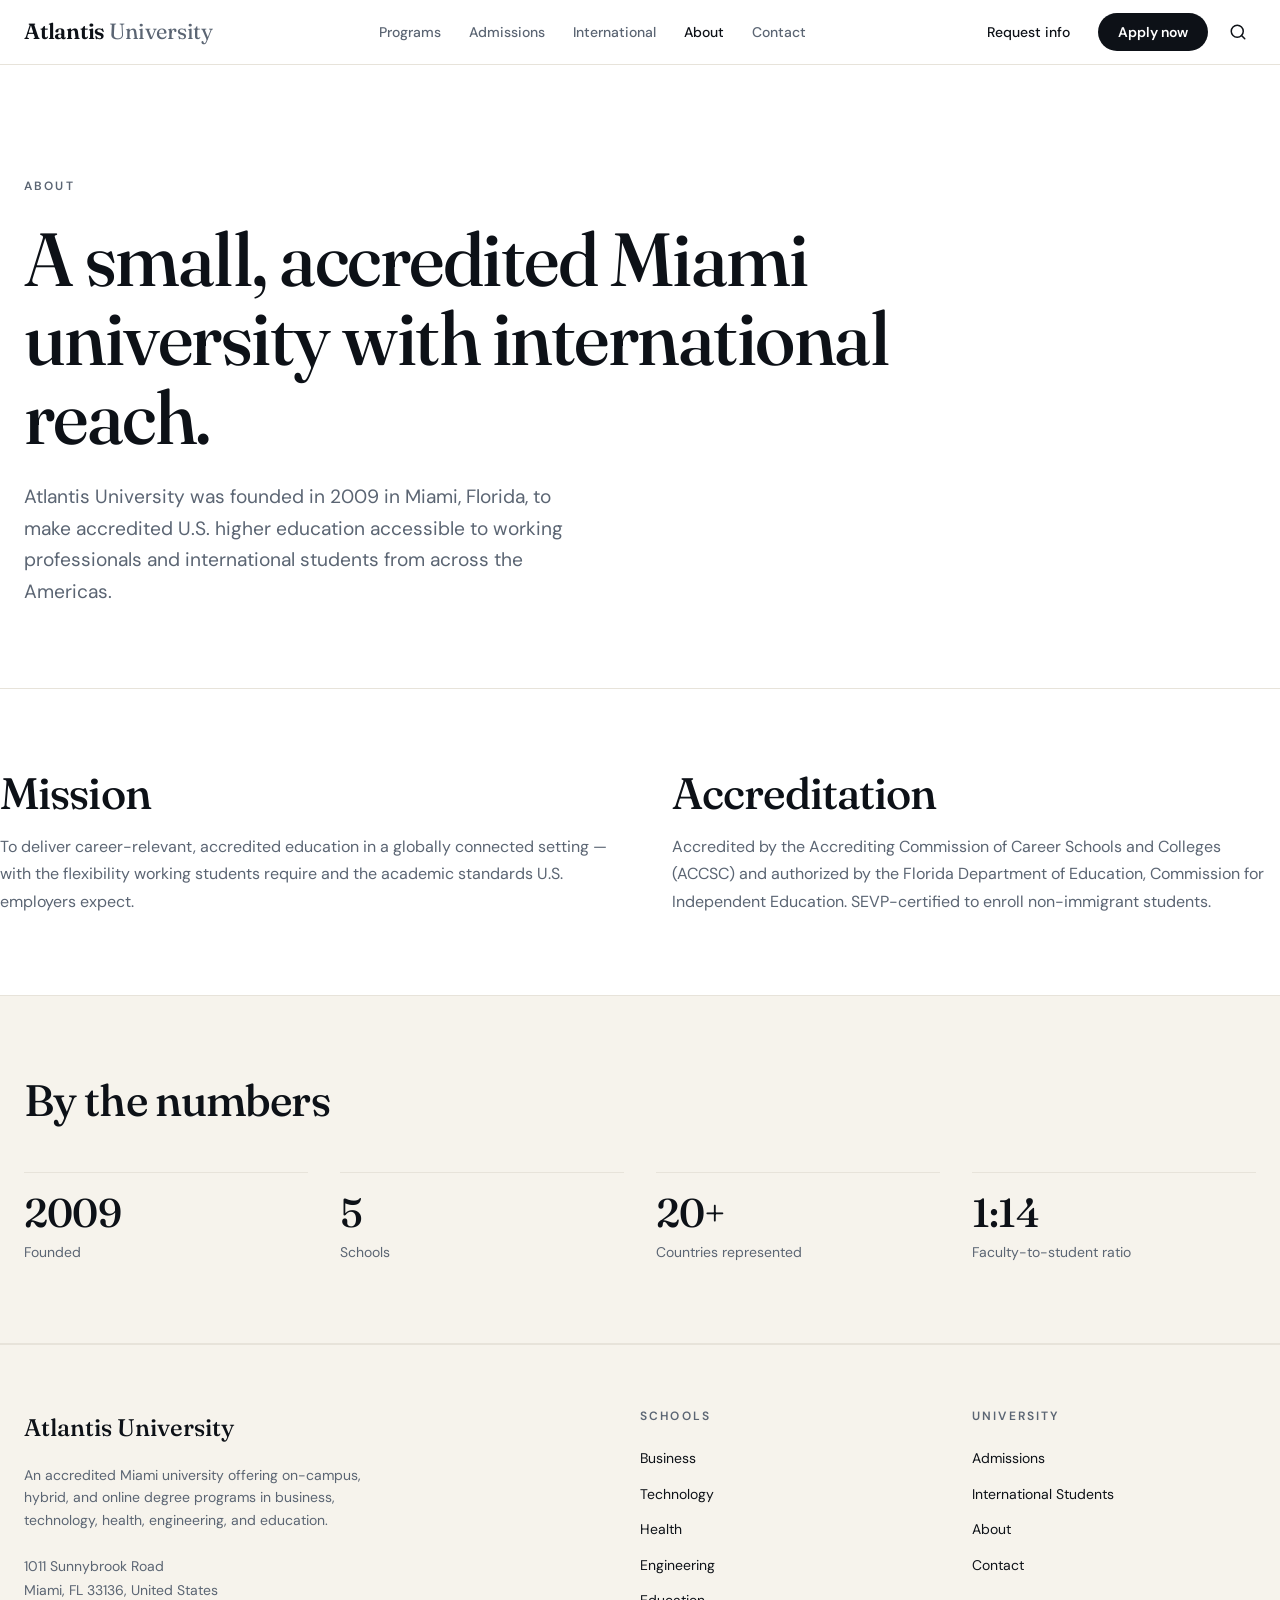
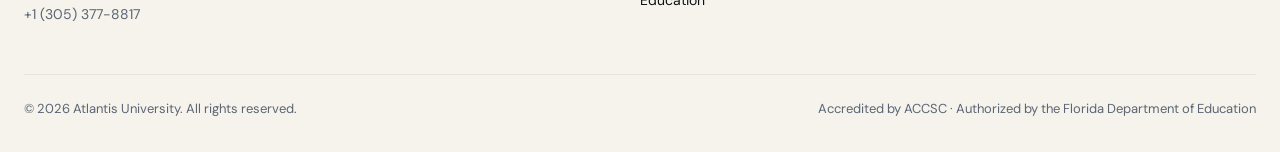
==== about.html @ af632970 "Complete head metadata across all 9 pages Twitter Card (mirrors Open Graph values): - Add twitter:ti" ====
<!DOCTYPE html>
<html lang="en">
<head>
  <meta charset="UTF-8" />
  <meta name="viewport" content="width=device-width, initial-scale=1.0" />
  <meta name="robots" content="index, follow" />

  <title>About Atlantis University — Miami, Florida</title>
  <meta name="description" content="Atlantis University is a small, accredited Miami university with international reach. Founded in 2009 in Miami, Florida, ACCSC-accredited, SEVP-certified to enroll international students from across the Americas." />
  <link rel="canonical" href="https://atlantisuniversity.edu/about" />

  <meta property="og:type" content="website" />
  <meta property="og:url" content="https://atlantisuniversity.edu/about" />
  <meta property="og:title" content="About — Atlantis University" />
  <meta property="og:description" content="A small, accredited Miami university with international reach. Founded 2009, ACCSC-accredited, SEVP-certified." />
  <meta name="twitter:card" content="summary_large_image" />
  <meta name="twitter:title" content="About — Atlantis University" />
  <meta name="twitter:description" content="A small, accredited Miami university with international reach. Founded 2009, ACCSC-accredited, SEVP-certified." />

  <script type="application/ld+json">
  {
    "@context": "https://schema.org",
    "@type": "BreadcrumbList",
    "itemListElement": [
      { "@type": "ListItem", "position": 1, "name": "Home", "item": "https://atlantisuniversity.edu/" },
      { "@type": "ListItem", "position": 2, "name": "About", "item": "https://atlantisuniversity.edu/about" }
    ]
  }
  </script>

  <link rel="preconnect" href="https://fonts.googleapis.com" />
  <link rel="preconnect" href="https://fonts.gstatic.com" crossorigin />
  <link href="https://fonts.googleapis.com/css2?family=DM+Sans:opsz,wght@9..40,400;9..40,500;9..40,600;9..40,700&family=Fraunces:opsz,wght@9..144,400;9..144,500;9..144,600&display=swap" rel="stylesheet" />
  <link rel="stylesheet" href="assets/shared.css" />

  <style>
    .mission-grid { display: grid; gap: 3rem; padding: 5rem 0; border-bottom: 1px solid var(--color-border); }
    @media (min-width: 768px) { .mission-grid { grid-template-columns: repeat(2, 1fr); gap: 4rem; } }
    .mission-grid h2 { margin-bottom: 1rem; }
    .mission-grid p { color: var(--color-muted-foreground); line-height: 1.7; }

    .stats { background: var(--color-sand); padding: 5rem 0; border-bottom: 1px solid var(--color-border); }
    .stats h2 { margin-bottom: 3rem; }
    .stats__grid { display: grid; gap: 2rem; }
    @media (min-width: 480px) { .stats__grid { grid-template-columns: repeat(2, 1fr); } }
    @media (min-width: 768px) { .stats__grid { grid-template-columns: repeat(4, 1fr); } }
    .stat { border-top: 1px solid var(--color-border); padding-top: 1.25rem; }
    .stat__num { font-family: var(--font-display); font-size: 2.5rem; font-weight: 500; line-height: 1; letter-spacing: -0.02em; }
    .stat__label { margin-top: 0.5rem; font-size: var(--fs-small); color: var(--color-muted-foreground); }
  </style>
</head>

<body>
  <header class="site-header" role="banner">
    <div class="container site-header__inner">
      <a href="/" class="site-header__brand" aria-label="Atlantis University home">Atlantis<span>University</span></a>
      <nav class="site-header__nav" aria-label="Primary">
        <a href="/programs">Programs</a>
        <a href="/admissions">Admissions</a>
        <a href="/international">International</a>
        <a href="/about" aria-current="page">About</a>
        <a href="/contact">Contact</a>
      </nav>
      <div class="site-header__actions">
        <a href="/admissions#request-info" class="site-header__request">Request info</a>
        <a href="/admissions#apply" class="site-header__apply">Apply now</a>
        <button type="button" class="site-header__search" aria-label="Open search"><svg width="18" height="18" viewBox="0 0 24 24" fill="none" stroke="currentColor" stroke-width="2" stroke-linecap="round" stroke-linejoin="round" aria-hidden="true"><circle cx="11" cy="11" r="8" /><path d="m21 21-4.3-4.3" /></svg></button>
      </div>
    </div>
  </header>

  <main>
    <section class="page-hero" aria-labelledby="about-title">
      <div class="container">
        <p class="eyebrow page-hero__eyebrow">About</p>
        <h1 id="about-title" class="page-hero__title">A small, accredited Miami university with international reach.</h1>
        <p class="page-hero__lead">Atlantis University was founded in 2009 in Miami, Florida, to make accredited U.S. higher education accessible to working professionals and international students from across the Americas.</p>
      </div>
    </section>

    <section aria-labelledby="mission-heading">
      <h2 id="mission-heading" class="sr-only">Mission and accreditation</h2>
      <div class="container mission-grid">
        <div>
          <h2>Mission</h2>
          <p>To deliver career-relevant, accredited education in a globally connected setting — with the flexibility working students require and the academic standards U.S. employers expect.</p>
        </div>
        <div>
          <h2>Accreditation</h2>
          <p>Accredited by the Accrediting Commission of Career Schools and Colleges (ACCSC) and authorized by the Florida Department of Education, Commission for Independent Education. SEVP-certified to enroll non-immigrant students.</p>
        </div>
      </div>
    </section>

    <section class="stats" aria-labelledby="stats-heading">
      <div class="container">
        <h2 id="stats-heading">By the numbers</h2>
        <dl class="stats__grid">
          <div class="stat"><dt class="sr-only">Founded</dt><dd class="stat__num">2009</dd><dd class="stat__label">Founded</dd></div>
          <div class="stat"><dt class="sr-only">Schools</dt><dd class="stat__num">5</dd><dd class="stat__label">Schools</dd></div>
          <div class="stat"><dt class="sr-only">Countries represented</dt><dd class="stat__num">20+</dd><dd class="stat__label">Countries represented</dd></div>
          <div class="stat"><dt class="sr-only">Faculty to student ratio</dt><dd class="stat__num">1:14</dd><dd class="stat__label">Faculty-to-student ratio</dd></div>
        </dl>
      </div>
    </section>
  </main>

  <footer class="site-footer" role="contentinfo">
    <div class="container">
      <div class="site-footer__grid">
        <div><p class="site-footer__brand">Atlantis University</p><p class="site-footer__about">An accredited Miami university offering on-campus, hybrid, and online degree programs in business, technology, health, engineering, and education.</p><address class="site-footer__address">1011 Sunnybrook Road<br />Miami, FL 33136, United States<br />+1 (305) 377-8817</address></div>
        <div class="site-footer__col"><h4>Schools</h4><ul><li><a href="/schools/business">Business</a></li><li><a href="/schools/technology">Technology</a></li><li><a href="/schools/health">Health</a></li><li><a href="/schools/engineering">Engineering</a></li><li><a href="/schools/education">Education</a></li></ul></div>
        <div class="site-footer__col"><h4>University</h4><ul><li><a href="/admissions">Admissions</a></li><li><a href="/international">International Students</a></li><li><a href="/about">About</a></li><li><a href="/contact">Contact</a></li></ul></div>
      </div>
      <div class="site-footer__bottom"><p>© 2026 Atlantis University. All rights reserved.</p><p>Accredited by ACCSC · Authorized by the Florida Department of Education</p></div>
    </div>
  </footer>
</body>
</html>
---- assets/shared.css ----
/* ==========================================================================
   Atlantis University — Shared Design System
   Maps 1:1 to Webflow Style Variables. Each :root token becomes a Webflow
   variable. Each BEM class becomes a Webflow combo class or component.
   ========================================================================== */

:root {
  /* Typography */
  --font-display: "Fraunces", ui-serif, Georgia, serif;
  --font-sans: "DM Sans", ui-sans-serif, system-ui, sans-serif;

  /* Color tokens — neutrals */
  --color-background: #ffffff;
  --color-foreground: #0d1117;
  --color-muted-foreground: #5b6573;
  --color-sand: #f6f3ec;
  --color-card: #ffffff;
  --color-border: #e7e3da;
  --color-border-strong: #0d1117;

  /* School accent colors */
  --school-business: #b0223a;
  --school-tech: #2752c2;
  --school-health: #1f7a4a;
  --school-eng: #c95416;
  --school-edu: #d4a017;
  --school-lang: #5b3aa6;

  /* Layout */
  --container-max: 80rem;
  --container-px: 1.5rem;
  --radius-card: 1rem;
  --radius-pill: 9999px;

  /* Type scale (fluid) */
  --fs-h1: clamp(2.75rem, 1.5rem + 4vw, 4.75rem);
  --fs-h2: clamp(1.875rem, 1.25rem + 2vw, 2.75rem);
  --fs-h3: clamp(1.25rem, 1rem + 0.5vw, 1.5rem);
  --fs-lead: clamp(1.0625rem, 1rem + 0.25vw, 1.25rem);
  --fs-body: 1rem;
  --fs-small: 0.875rem;
  --fs-eyebrow: 0.75rem;
}

* { box-sizing: border-box; margin: 0; padding: 0; }
html { -webkit-text-size-adjust: 100%; scroll-behavior: smooth; }

body {
  font-family: var(--font-sans);
  font-size: var(--fs-body);
  line-height: 1.6;
  color: var(--color-foreground);
  background: var(--color-background);
  -webkit-font-smoothing: antialiased;
  text-rendering: optimizeLegibility;
}

h1, h2, h3, h4 {
  font-family: var(--font-display);
  font-weight: 500;
  letter-spacing: -0.02em;
  line-height: 1.05;
}

h1 { font-size: var(--fs-h1); }
h2 { font-size: var(--fs-h2); line-height: 1.1; }
h3 { font-size: var(--fs-h3); line-height: 1.25; }
h4 { font-size: 1.125rem; line-height: 1.3; }

a { color: inherit; text-decoration: none; }
img { max-width: 100%; display: block; }
ul { list-style: none; }

/* ==========================================================================
   Utilities
   ========================================================================== */

.container {
  max-width: var(--container-max);
  margin: 0 auto;
  padding-left: var(--container-px);
  padding-right: var(--container-px);
}

.eyebrow {
  font-family: var(--font-sans);
  font-size: var(--fs-eyebrow);
  font-weight: 600;
  text-transform: uppercase;
  letter-spacing: 0.18em;
  color: var(--color-muted-foreground);
}

.lead {
  font-size: var(--fs-lead);
  line-height: 1.65;
  color: var(--color-muted-foreground);
  max-width: 38rem;
}

.muted { color: var(--color-muted-foreground); }

.section { padding: 5rem 0; border-bottom: 1px solid var(--color-border); }
.section--sand { background: var(--color-sand); }
.section--dark { background: var(--color-foreground); color: var(--color-background); }
.section--no-border { border-bottom: 0; }

@media (min-width: 768px) { .section { padding: 7rem 0; } }

/* ==========================================================================
   Buttons
   ========================================================================== */

.btn {
  display: inline-flex;
  align-items: center;
  gap: 0.5rem;
  padding: 0.875rem 1.75rem;
  border-radius: var(--radius-pill);
  font-size: var(--fs-small);
  font-weight: 600;
  font-family: var(--font-sans);
  transition: transform 150ms ease, background-color 150ms ease, opacity 150ms ease;
  cursor: pointer;
  border: 1px solid transparent;
  text-decoration: none;
  white-space: nowrap;
}
.btn--primary { background: var(--color-foreground); color: var(--color-background); }
.btn--primary:hover { background: #1f2937; transform: translateY(-1px); }
.btn--secondary {
  background: var(--color-background);
  color: var(--color-foreground);
  border-color: var(--color-border);
}
.btn--secondary:hover { background: var(--color-sand); }
.btn--ghost { background: transparent; color: var(--color-muted-foreground); padding-left: 0; }
.btn--ghost:hover { color: var(--color-foreground); }
.btn--inverse { background: var(--color-background); color: var(--color-foreground); }
.btn--inverse:hover { background: rgba(255, 255, 255, 0.9); }
.btn--inverse-outline {
  background: transparent;
  color: var(--color-background);
  border-color: rgba(255, 255, 255, 0.4);
}
.btn--inverse-outline:hover { background: rgba(255, 255, 255, 0.08); }
.btn--sm { padding: 0.625rem 1.25rem; font-size: 0.8125rem; }

/* ==========================================================================
   Card (program card)
   ========================================================================== */

.card {
  position: relative;
  background: var(--color-card);
  border: 1px solid var(--color-border);
  border-radius: var(--radius-card);
  padding: 2rem;
  overflow: hidden;
  display: flex;
  flex-direction: column;
}
.card__accent-bar {
  position: absolute; top: 0; left: 0; right: 0; height: 4px;
}
.card__eyebrow { margin-bottom: 1rem; }
.card__title { margin-bottom: 1.25rem; }
.card__dl {
  display: grid;
  grid-template-columns: 1fr 1fr;
  gap: 1rem 1.5rem;
  padding: 1rem 0;
  border-top: 1px solid var(--color-border);
  border-bottom: 1px solid var(--color-border);
  margin-bottom: 1.25rem;
}
.card__dl dt {
  font-size: 0.6875rem;
  text-transform: uppercase;
  letter-spacing: 0.12em;
  color: var(--color-muted-foreground);
  margin-bottom: 0.25rem;
}
.card__dl dd { font-size: var(--fs-small); font-weight: 500; }
.card__desc { font-size: var(--fs-small); line-height: 1.65; color: var(--color-muted-foreground); margin-bottom: 1.25rem; }
.card__chips { display: flex; flex-wrap: wrap; gap: 0.5rem; margin-bottom: 1.5rem; }
.chip {
  font-size: 0.8125rem;
  padding: 0.25rem 0.75rem;
  border: 1px solid var(--color-border);
  border-radius: var(--radius-pill);
  color: var(--color-muted-foreground);
}
.chip--solid {
  border-color: var(--color-foreground);
  color: var(--color-foreground);
}
.card__cta {
  display: flex; align-items: center; gap: 1rem; flex-wrap: wrap;
  margin-top: auto; padding-top: 1rem;
}
.card__link {
  font-size: var(--fs-small); font-weight: 500;
  text-underline-offset: 4px;
}
.card__link:hover { text-decoration: underline; }

/* ==========================================================================
   Site Header
   ========================================================================== */

.site-header {
  position: sticky; top: 0; z-index: 50;
  background: rgba(255, 255, 255, 0.85);
  backdrop-filter: blur(12px);
  -webkit-backdrop-filter: blur(12px);
  border-bottom: 1px solid var(--color-border);
}
.site-header__inner {
  display: flex; align-items: center; justify-content: space-between;
  height: 4rem;
}
.site-header__brand {
  font-family: var(--font-display);
  font-size: 1.375rem;
  font-weight: 600;
  letter-spacing: -0.01em;
}
.site-header__brand span { font-weight: 400; color: var(--color-muted-foreground); margin-left: 0.25rem; }
.site-header__nav { display: none; gap: 1.75rem; font-size: var(--fs-small); font-weight: 500; }
.site-header__nav a { color: var(--color-muted-foreground); transition: color 150ms; }
.site-header__nav a:hover, .site-header__nav a[aria-current="page"] { color: var(--color-foreground); }
.site-header__actions { display: flex; align-items: center; gap: 0.75rem; }
.site-header__request {
  display: none;
  font-size: var(--fs-small); font-weight: 500;
  padding: 0.5rem 1rem; border-radius: var(--radius-pill);
}
.site-header__request:hover { background: var(--color-sand); }
.site-header__apply {
  background: var(--color-foreground); color: var(--color-background);
  padding: 0.5rem 1.25rem; border-radius: var(--radius-pill);
  font-size: var(--fs-small); font-weight: 600;
}
.site-header__search {
  width: 2.25rem; height: 2.25rem;
  display: inline-flex; align-items: center; justify-content: center;
  border-radius: var(--radius-pill); background: transparent;
  border: none; cursor: pointer; color: var(--color-foreground);
}
.site-header__search:hover { background: var(--color-sand); }
@media (min-width: 768px) {
  .site-header__nav { display: flex; }
  .site-header__request { display: inline-flex; }
}

/* ==========================================================================
   Site Footer
   ========================================================================== */

.site-footer { padding: 4rem 0 2rem; background: var(--color-sand); border-top: 1px solid var(--color-border); }
.site-footer__grid {
  display: grid; gap: 3rem;
  padding-bottom: 3rem;
  border-bottom: 1px solid var(--color-border);
}
@media (min-width: 768px) {
  .site-footer__grid { grid-template-columns: 2fr 1fr 1fr; }
}
.site-footer__brand { font-family: var(--font-display); font-size: 1.5rem; font-weight: 500; }
.site-footer__about {
  margin-top: 1rem; color: var(--color-muted-foreground);
  max-width: 24rem; line-height: 1.6; font-size: var(--fs-small);
}
.site-footer__address {
  margin-top: 1.5rem; font-size: var(--fs-small);
  color: var(--color-muted-foreground); line-height: 1.7;
  font-style: normal;
}
.site-footer__col h4 {
  font-family: var(--font-sans); font-size: var(--fs-eyebrow);
  font-weight: 600; text-transform: uppercase; letter-spacing: 0.18em;
  color: var(--color-muted-foreground); margin-bottom: 1.25rem;
}
.site-footer__col ul { display: flex; flex-direction: column; gap: 0.625rem; }
.site-footer__col a { font-size: var(--fs-small); }
.site-footer__col a:hover { text-decoration: underline; text-underline-offset: 4px; }
.site-footer__bottom {
  margin-top: 1.5rem;
  display: flex; flex-direction: column; gap: 0.5rem;
  justify-content: space-between;
  font-size: 0.8125rem; color: var(--color-muted-foreground);
}
@media (min-width: 768px) { .site-footer__bottom { flex-direction: row; } }

/* ==========================================================================
   Page hero (used across most pages)
   ========================================================================== */

.page-hero {
  padding: 5rem 0 4rem;
  border-bottom: 1px solid var(--color-border);
}
@media (min-width: 768px) { .page-hero { padding: 7rem 0 5rem; } }
.page-hero__eyebrow { margin-bottom: 1.5rem; }
.page-hero__title { max-width: 22ch; }
.page-hero__lead {
  margin-top: 1.5rem; max-width: 36rem;
  font-size: var(--fs-lead); line-height: 1.65;
  color: var(--color-muted-foreground);
}
.page-hero__ctas { margin-top: 2.5rem; display: flex; flex-wrap: wrap; gap: 0.75rem; }

/* Breadcrumb */
.breadcrumb {
  font-size: 0.8125rem; color: var(--color-muted-foreground);
  margin-bottom: 2rem;
}
.breadcrumb a:hover { color: var(--color-foreground); }
.breadcrumb__sep { margin: 0 0.5rem; opacity: 0.5; }
.breadcrumb__current { color: var(--color-foreground); }

/* ==========================================================================
   FAQ component (CMS-bound section)
   ========================================================================== */

.faq { background: var(--color-sand); padding: 5rem 0; }
.faq h2 { margin-bottom: 3rem; }
.faq__list {
  display: flex; flex-direction: column;
  border-top: 1px solid var(--color-border);
}
.faq__item {
  display: grid; gap: 1rem;
  padding: 1.75rem 0;
  border-bottom: 1px solid var(--color-border);
}
@media (min-width: 768px) {
  .faq__item { grid-template-columns: 18rem 1fr; gap: 3rem; }
}
.faq__q { font-weight: 500; font-family: var(--font-sans); font-size: var(--fs-body); }
.faq__a { color: var(--color-muted-foreground); line-height: 1.7; }

/* ==========================================================================
   Final CTA dark band
   ========================================================================== */

.finalcta {
  padding: 5rem 0;
  background: var(--color-foreground);
  color: var(--color-background);
}
.finalcta__grid {
  display: flex; flex-direction: column; gap: 2rem;
  align-items: flex-start;
}
@media (min-width: 768px) {
  .finalcta__grid {
    flex-direction: row; align-items: center; justify-content: space-between;
  }
}
.finalcta__copy { max-width: 38rem; }
.finalcta__copy h2 { font-size: clamp(2rem, 1.25rem + 2.5vw, 3.25rem); }
.finalcta__copy p { margin-top: 1rem; color: rgba(255, 255, 255, 0.75); line-height: 1.65; }
.finalcta__ctas { display: flex; gap: 0.75rem; flex-wrap: wrap; }

/* Centered variant for program/admissions pages */
.finalcta--centered { text-align: center; }
.finalcta--centered .finalcta__grid { flex-direction: column; align-items: center; }
.finalcta--centered .finalcta__copy { max-width: 42rem; }
.finalcta--centered p { margin-left: auto; margin-right: auto; }

/* ==========================================================================
   Helpers
   ========================================================================== */

.sr-only {
  position: absolute; width: 1px; height: 1px;
  padding: 0; margin: -1px; overflow: hidden;
  clip: rect(0,0,0,0); white-space: nowrap; border: 0;
}
.divider-strong { border-top: 1px solid var(--color-border-strong); }
.text-center { text-align: center; }
.mt-auto { margin-top: auto; }
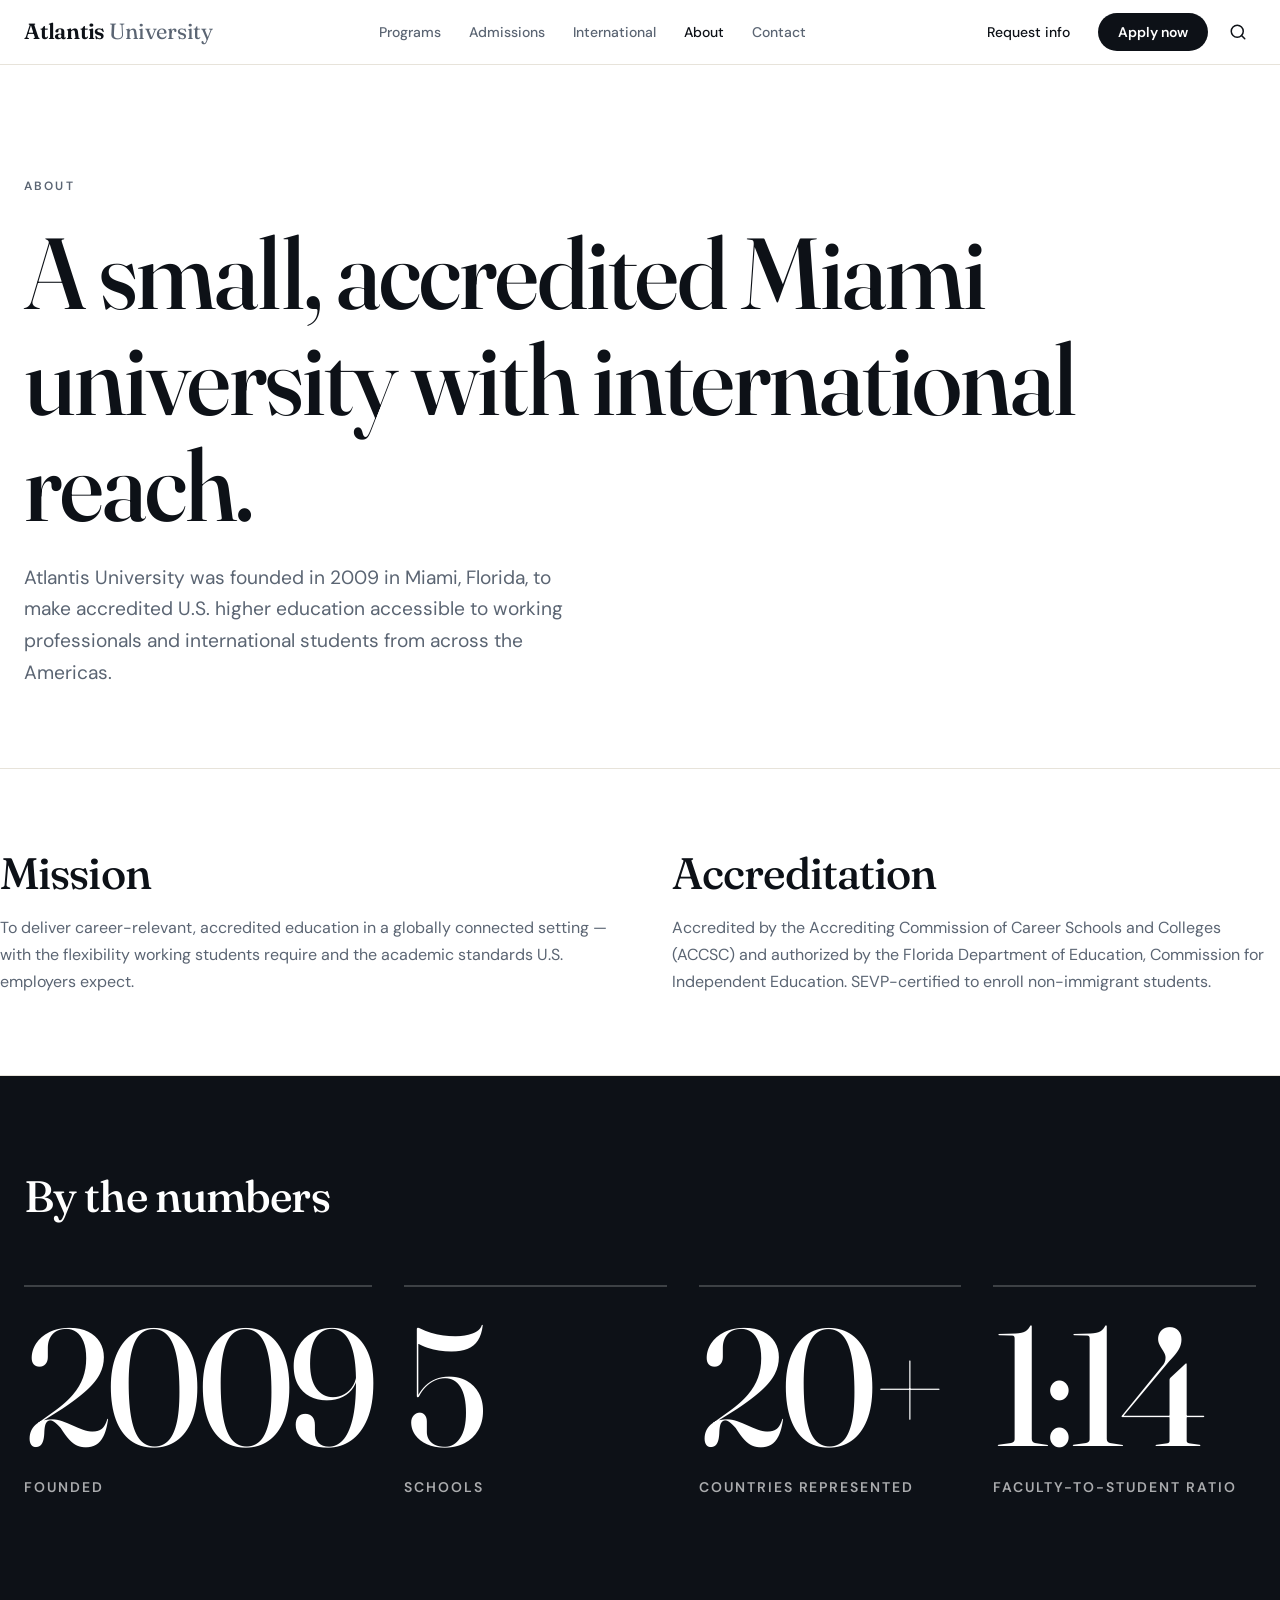
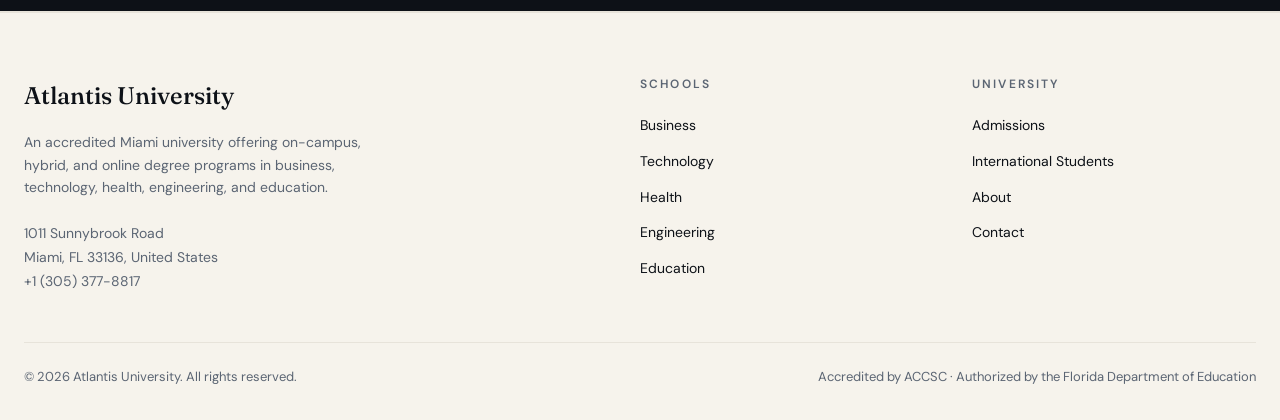
==== commit 856e6f3d: "Visual quick wins (5): hero photo, big H1s, giant stats, authority badges, alternating sections shar" ====
--- a/about.html
+++ b/about.html
@@ -39,31 +39,31 @@
     .mission-grid h2 { margin-bottom: 1rem; }
     .mission-grid p { color: var(--color-muted-foreground); line-height: 1.7; }
 
-    .stats { background: var(--color-sand); padding: 5rem 0; border-bottom: 1px solid var(--color-border); }
-    .stats h2 { margin-bottom: 3rem; }
-    .stats__grid { display: grid; gap: 2rem; }
+    .stats { background: var(--color-foreground); color: var(--color-background); padding: 6rem 0 7rem; border-bottom: 1px solid var(--color-border); }
+    .stats h2 { margin-bottom: 4rem; color: #fff; }
+    .stats__grid { display: grid; gap: 3rem 2rem; }
     @media (min-width: 480px) { .stats__grid { grid-template-columns: repeat(2, 1fr); } }
-    @media (min-width: 768px) { .stats__grid { grid-template-columns: repeat(4, 1fr); } }
-    .stat { border-top: 1px solid var(--color-border); padding-top: 1.25rem; }
-    .stat__num { font-family: var(--font-display); font-size: 2.5rem; font-weight: 500; line-height: 1; letter-spacing: -0.02em; }
-    .stat__label { margin-top: 0.5rem; font-size: var(--fs-small); color: var(--color-muted-foreground); }
+    @media (min-width: 768px) { .stats__grid { grid-template-columns: repeat(4, 1fr); gap: 4rem 2rem; } }
+    .stat { border-top: 2px solid rgba(255,255,255,0.2); padding-top: 1.5rem; }
+    .stat__num { font-family: var(--font-display); font-size: clamp(4.5rem, 13vw, 11rem); font-weight: 400; line-height: 0.9; letter-spacing: -0.04em; color: #fff; }
+    .stat__label { margin-top: 1rem; font-size: var(--fs-small); color: rgba(255,255,255,0.65); text-transform: uppercase; letter-spacing: 0.14em; font-weight: 600; }
   </style>
 </head>
 
 <body>
   <header class="site-header" role="banner">
     <div class="container site-header__inner">
-      <a href="/" class="site-header__brand" aria-label="Atlantis University home">Atlantis<span>University</span></a>
+      <a href="index.html" class="site-header__brand" aria-label="Atlantis University home">Atlantis<span>University</span></a>
       <nav class="site-header__nav" aria-label="Primary">
-        <a href="/programs">Programs</a>
-        <a href="/admissions">Admissions</a>
-        <a href="/international">International</a>
-        <a href="/about" aria-current="page">About</a>
-        <a href="/contact">Contact</a>
+        <a href="programs.html">Programs</a>
+        <a href="admissions.html">Admissions</a>
+        <a href="international.html">International</a>
+        <a href="about.html" aria-current="page">About</a>
+        <a href="contact.html">Contact</a>
       </nav>
       <div class="site-header__actions">
-        <a href="/admissions#request-info" class="site-header__request">Request info</a>
-        <a href="/admissions#apply" class="site-header__apply">Apply now</a>
+        <a href="admissions.html#request-info" class="site-header__request">Request info</a>
+        <a href="admissions.html#apply" class="site-header__apply">Apply now</a>
         <button type="button" class="site-header__search" aria-label="Open search"><svg width="18" height="18" viewBox="0 0 24 24" fill="none" stroke="currentColor" stroke-width="2" stroke-linecap="round" stroke-linejoin="round" aria-hidden="true"><circle cx="11" cy="11" r="8" /><path d="m21 21-4.3-4.3" /></svg></button>
       </div>
     </div>
@@ -109,8 +109,8 @@
     <div class="container">
       <div class="site-footer__grid">
         <div><p class="site-footer__brand">Atlantis University</p><p class="site-footer__about">An accredited Miami university offering on-campus, hybrid, and online degree programs in business, technology, health, engineering, and education.</p><address class="site-footer__address">1011 Sunnybrook Road<br />Miami, FL 33136, United States<br />+1 (305) 377-8817</address></div>
-        <div class="site-footer__col"><h4>Schools</h4><ul><li><a href="/schools/business">Business</a></li><li><a href="/schools/technology">Technology</a></li><li><a href="/schools/health">Health</a></li><li><a href="/schools/engineering">Engineering</a></li><li><a href="/schools/education">Education</a></li></ul></div>
-        <div class="site-footer__col"><h4>University</h4><ul><li><a href="/admissions">Admissions</a></li><li><a href="/international">International Students</a></li><li><a href="/about">About</a></li><li><a href="/contact">Contact</a></li></ul></div>
+        <div class="site-footer__col"><h4>Schools</h4><ul><li><a href="schools-business.html">Business</a></li><li><a href="schools-technology.html">Technology</a></li><li><a href="schools-health.html">Health</a></li><li><a href="schools-engineering.html">Engineering</a></li><li><a href="schools-education.html">Education</a></li></ul></div>
+        <div class="site-footer__col"><h4>University</h4><ul><li><a href="admissions.html">Admissions</a></li><li><a href="international.html">International Students</a></li><li><a href="about.html">About</a></li><li><a href="contact.html">Contact</a></li></ul></div>
       </div>
       <div class="site-footer__bottom"><p>© 2026 Atlantis University. All rights reserved.</p><p>Accredited by ACCSC · Authorized by the Florida Department of Education</p></div>
     </div>
--- a/assets/shared.css
+++ b/assets/shared.css
@@ -33,7 +33,7 @@
   --radius-pill: 9999px;
 
   /* Type scale (fluid) */
-  --fs-h1: clamp(2.75rem, 1.5rem + 4vw, 4.75rem);
+  --fs-h1: clamp(3rem, 1.5rem + 6vw, 7.5rem);
   --fs-h2: clamp(1.875rem, 1.25rem + 2vw, 2.75rem);
   --fs-h3: clamp(1.25rem, 1rem + 0.5vw, 1.5rem);
   --fs-lead: clamp(1.0625rem, 1rem + 0.25vw, 1.25rem);
@@ -382,3 +382,79 @@
 .divider-strong { border-top: 1px solid var(--color-border-strong); }
 .text-center { text-align: center; }
 .mt-auto { margin-top: auto; }
+
+/* ==========================================================================
+   Hero photo modifier (home hero with background image)
+   ========================================================================== */
+
+.hero--photo {
+  position: relative;
+  isolation: isolate;
+  color: var(--color-background);
+  background-color: #0d1117;
+  background-size: cover;
+  background-position: center;
+  background-repeat: no-repeat;
+  border-bottom: 0;
+  overflow: hidden;
+}
+.hero--photo::before {
+  content: "";
+  position: absolute; inset: 0;
+  background: linear-gradient(180deg, rgba(13,17,23,0.35), rgba(13,17,23,0.55) 55%, rgba(13,17,23,0.85));
+  z-index: -1;
+}
+.hero--photo .hero__title { color: #fff; max-width: 22ch; }
+.hero--photo .hero__location,
+.hero--photo .hero__lead,
+.hero--photo .hero__fineprint { color: rgba(255,255,255,0.88); }
+.hero--photo .hero__location-rule { background: rgba(255,255,255,0.6); }
+.hero--photo .hero__facts {
+  background: rgba(255,255,255,0.08);
+  backdrop-filter: blur(20px);
+  -webkit-backdrop-filter: blur(20px);
+  border: 1px solid rgba(255,255,255,0.15);
+}
+.hero--photo .hero__facts-title { color: rgba(255,255,255,0.6); }
+.hero--photo .hero__facts dt { color: rgba(255,255,255,0.7); }
+.hero--photo .hero__facts dd { color: #fff; }
+.hero--photo .hero__facts-row { border-color: rgba(255,255,255,0.15); }
+.hero--photo .btn--primary { background: #fff; color: var(--color-foreground); }
+.hero--photo .btn--primary:hover { background: rgba(255,255,255,0.9); transform: translateY(-1px); }
+.hero--photo .btn--secondary { background: transparent; color: #fff; border-color: rgba(255,255,255,0.4); }
+.hero--photo .btn--secondary:hover { background: rgba(255,255,255,0.08); }
+.hero--photo .btn--ghost { color: rgba(255,255,255,0.85); }
+.hero--photo .btn--ghost:hover { color: #fff; }
+
+/* ==========================================================================
+   Authority badge bar (logos of accreditation, grayscale)
+   ========================================================================== */
+
+.authority-bar {
+  background: var(--color-background);
+  border-bottom: 1px solid var(--color-border);
+  padding: 2.5rem 0;
+}
+.authority-bar__grid {
+  display: grid;
+  grid-template-columns: repeat(2, 1fr);
+  gap: 1.25rem;
+}
+@media (min-width: 768px) { .authority-bar__grid { grid-template-columns: repeat(4, 1fr); gap: 2rem; } }
+.authority-bar__item {
+  display: flex; flex-direction: column; gap: 0.3rem;
+  padding-left: 1rem;
+  border-left: 2px solid var(--color-border-strong);
+}
+.authority-bar__name {
+  font-family: var(--font-display);
+  font-size: 1.5rem; font-weight: 500;
+  color: var(--color-foreground);
+  letter-spacing: -0.01em;
+  line-height: 1;
+}
+.authority-bar__detail {
+  font-size: 0.6875rem; font-weight: 600;
+  text-transform: uppercase; letter-spacing: 0.14em;
+  color: var(--color-muted-foreground);
+}
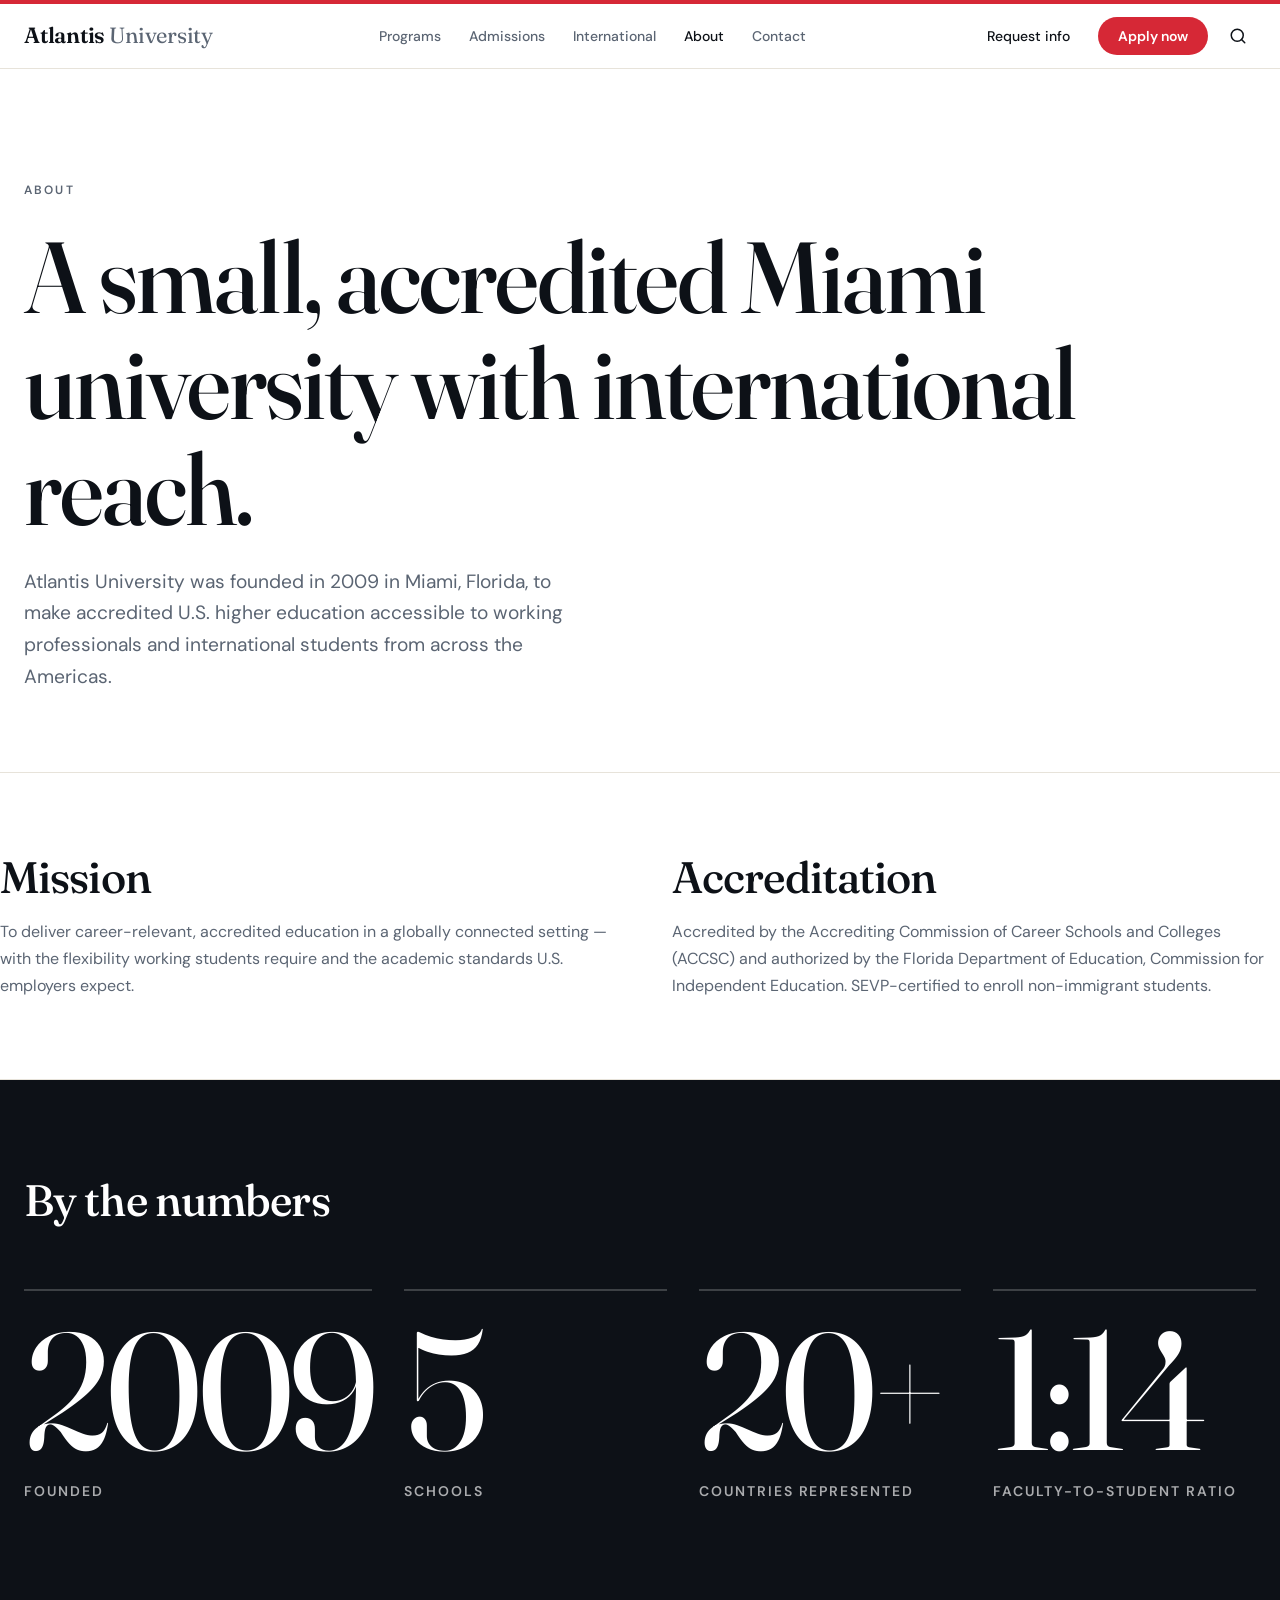
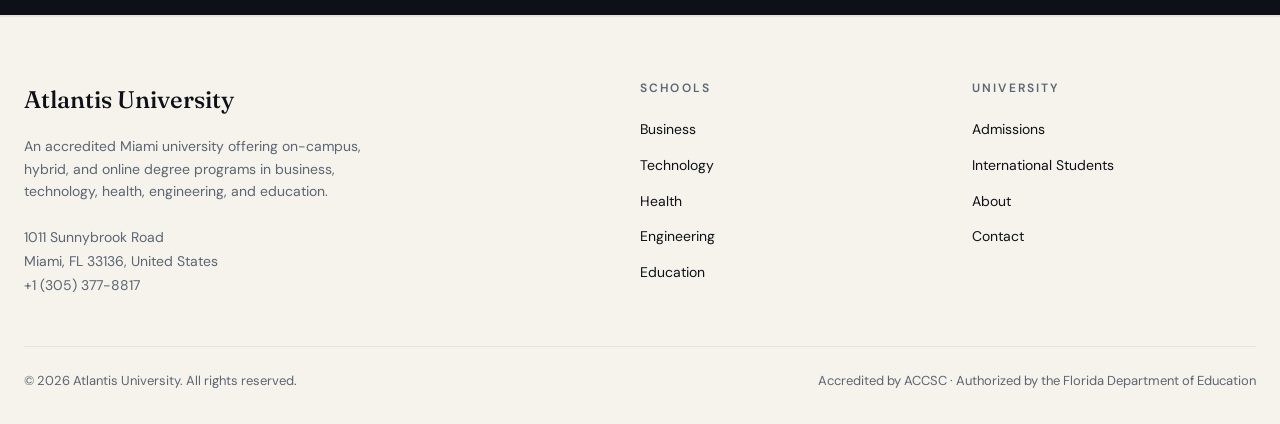
==== commit c92a2ca0: "Adopt a touch of AU brand: red primary CTA + red header accent After viewing atlantisuniversity.edu " ====
--- a/about.html
+++ b/about.html
@@ -31,7 +31,7 @@
   <link rel="preconnect" href="https://fonts.googleapis.com" />
   <link rel="preconnect" href="https://fonts.gstatic.com" crossorigin />
   <link href="https://fonts.googleapis.com/css2?family=DM+Sans:opsz,wght@9..40,400;9..40,500;9..40,600;9..40,700&family=Fraunces:opsz,wght@9..144,400;9..144,500;9..144,600&display=swap" rel="stylesheet" />
-  <link rel="stylesheet" href="assets/shared.css" />
+  <link rel="stylesheet" href="assets/shared.css?v=3" />
 
   <style>
     .mission-grid { display: grid; gap: 3rem; padding: 5rem 0; border-bottom: 1px solid var(--color-border); }
--- a/assets/shared.css
+++ b/assets/shared.css
@@ -17,6 +17,10 @@
   --color-card: #ffffff;
   --color-border: #e7e3da;
   --color-border-strong: #0d1117;
+
+  /* AU brand color (used for primary CTAs and brand accents) */
+  --color-brand: #d62836;
+  --color-brand-hover: #b81f2b;
 
   /* School accent colors */
   --school-business: #b0223a;
@@ -126,8 +130,8 @@
   text-decoration: none;
   white-space: nowrap;
 }
-.btn--primary { background: var(--color-foreground); color: var(--color-background); }
-.btn--primary:hover { background: #1f2937; transform: translateY(-1px); }
+.btn--primary { background: var(--color-brand); color: #fff; }
+.btn--primary:hover { background: var(--color-brand-hover); transform: translateY(-1px); }
 .btn--secondary {
   background: var(--color-background);
   color: var(--color-foreground);
@@ -211,9 +215,10 @@
 
 .site-header {
   position: sticky; top: 0; z-index: 50;
-  background: rgba(255, 255, 255, 0.85);
+  background: rgba(255, 255, 255, 0.92);
   backdrop-filter: blur(12px);
   -webkit-backdrop-filter: blur(12px);
+  border-top: 4px solid var(--color-brand);
   border-bottom: 1px solid var(--color-border);
 }
 .site-header__inner {
@@ -238,10 +243,12 @@
 }
 .site-header__request:hover { background: var(--color-sand); }
 .site-header__apply {
-  background: var(--color-foreground); color: var(--color-background);
+  background: var(--color-brand); color: #fff;
   padding: 0.5rem 1.25rem; border-radius: var(--radius-pill);
   font-size: var(--fs-small); font-weight: 600;
-}
+  transition: background-color 150ms ease;
+}
+.site-header__apply:hover { background: var(--color-brand-hover); }
 .site-header__search {
   width: 2.25rem; height: 2.25rem;
   display: inline-flex; align-items: center; justify-content: center;
@@ -419,8 +426,8 @@
 .hero--photo .hero__facts dt { color: rgba(255,255,255,0.7); }
 .hero--photo .hero__facts dd { color: #fff; }
 .hero--photo .hero__facts-row { border-color: rgba(255,255,255,0.15); }
-.hero--photo .btn--primary { background: #fff; color: var(--color-foreground); }
-.hero--photo .btn--primary:hover { background: rgba(255,255,255,0.9); transform: translateY(-1px); }
+.hero--photo .btn--primary { background: var(--color-brand); color: #fff; }
+.hero--photo .btn--primary:hover { background: var(--color-brand-hover); transform: translateY(-1px); }
 .hero--photo .btn--secondary { background: transparent; color: #fff; border-color: rgba(255,255,255,0.4); }
 .hero--photo .btn--secondary:hover { background: rgba(255,255,255,0.08); }
 .hero--photo .btn--ghost { color: rgba(255,255,255,0.85); }
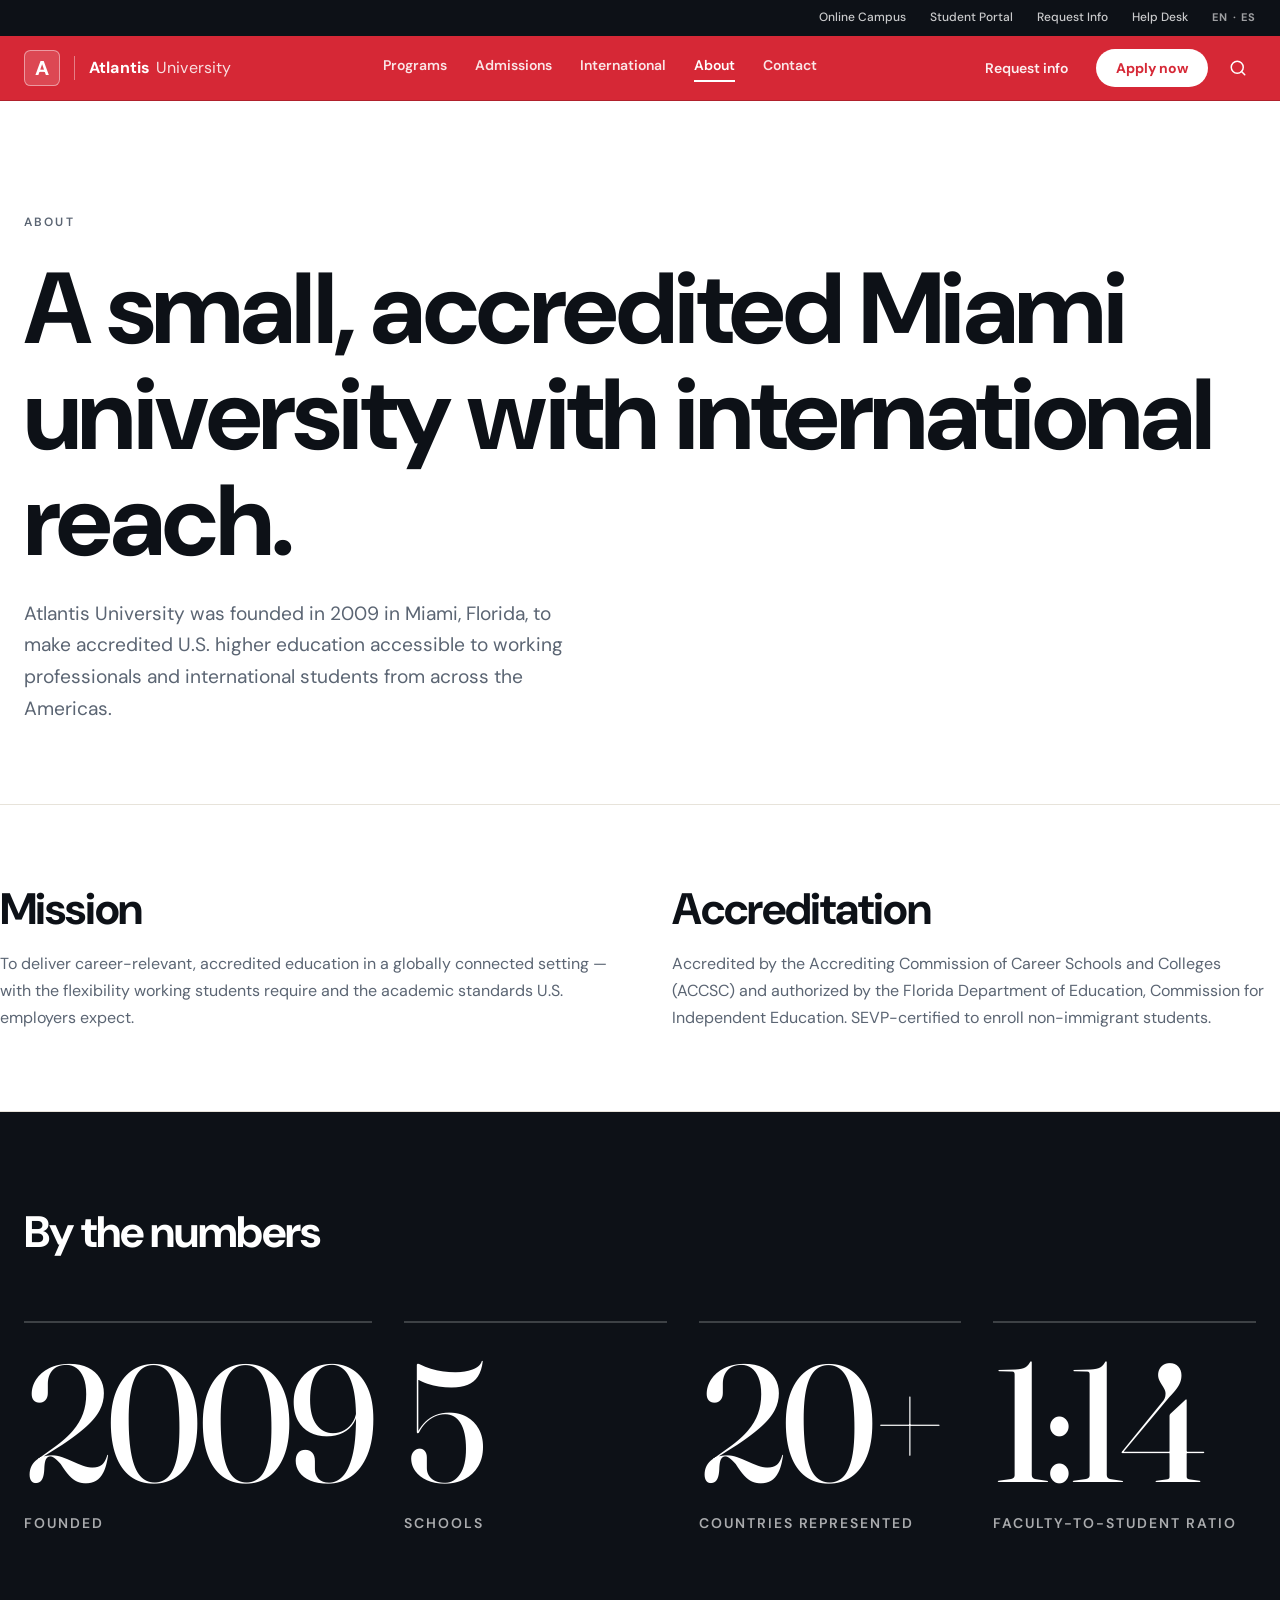
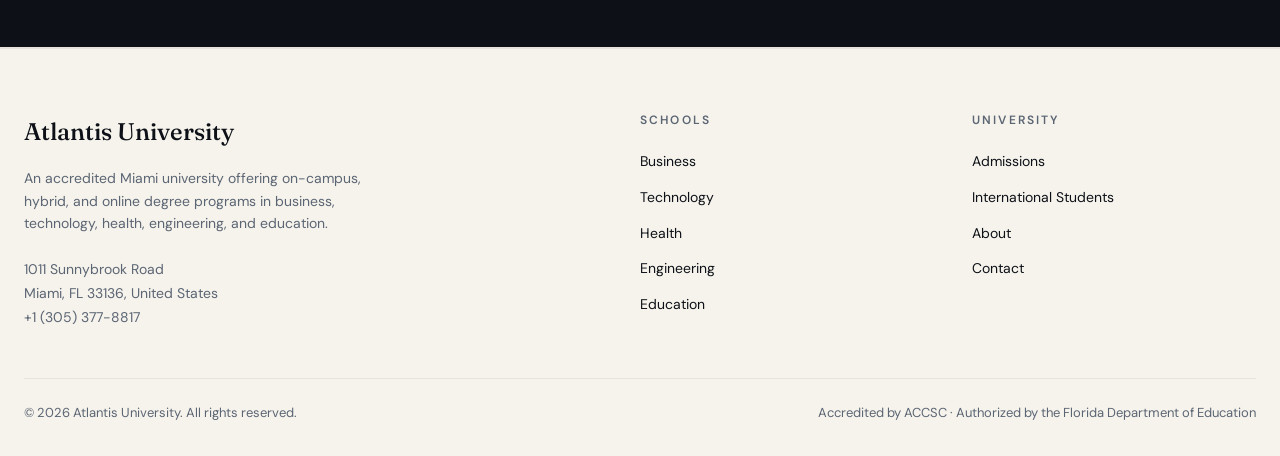
==== commit ea27bb62: "Apply full AU look adoption (local-preview only) After viewing atlantisuniversity.edu in the browser" ====
--- a/about.html
+++ b/about.html
@@ -31,7 +31,7 @@
   <link rel="preconnect" href="https://fonts.googleapis.com" />
   <link rel="preconnect" href="https://fonts.gstatic.com" crossorigin />
   <link href="https://fonts.googleapis.com/css2?family=DM+Sans:opsz,wght@9..40,400;9..40,500;9..40,600;9..40,700&family=Fraunces:opsz,wght@9..144,400;9..144,500;9..144,600&display=swap" rel="stylesheet" />
-  <link rel="stylesheet" href="assets/shared.css?v=3" />
+  <link rel="stylesheet" href="assets/shared.css?v=4" />
 
   <style>
     .mission-grid { display: grid; gap: 3rem; padding: 5rem 0; border-bottom: 1px solid var(--color-border); }
@@ -51,9 +51,9 @@
 </head>
 
 <body>
-  <header class="site-header" role="banner">
+  <div class="utility-bar" role="complementary" aria-label="Utility menu"><div class="container utility-bar__inner"><a href="#" class="utility-bar__link">Online Campus</a><a href="#" class="utility-bar__link">Student Portal</a><a href="admissions.html#request-info" class="utility-bar__link">Request Info</a><a href="#" class="utility-bar__link">Help Desk</a><span class="utility-bar__lang">EN · ES</span></div></div><header class="site-header" role="banner">
     <div class="container site-header__inner">
-      <a href="index.html" class="site-header__brand" aria-label="Atlantis University home">Atlantis<span>University</span></a>
+      <a href="index.html" class="site-header__brand" aria-label="Atlantis University home"><span class="site-header__mark" aria-hidden="true">A</span><span class="site-header__brand-divider" aria-hidden="true"></span><span class="site-header__wordmark">Atlantis<em>University</em></span></a>
       <nav class="site-header__nav" aria-label="Primary">
         <a href="programs.html">Programs</a>
         <a href="admissions.html">Admissions</a>
--- a/assets/shared.css
+++ b/assets/shared.css
@@ -60,9 +60,9 @@
 }
 
 h1, h2, h3, h4 {
-  font-family: var(--font-display);
-  font-weight: 500;
-  letter-spacing: -0.02em;
+  font-family: var(--font-sans);
+  font-weight: 700;
+  letter-spacing: -0.025em;
   line-height: 1.05;
 }
 
@@ -215,47 +215,64 @@
 
 .site-header {
   position: sticky; top: 0; z-index: 50;
-  background: rgba(255, 255, 255, 0.92);
-  backdrop-filter: blur(12px);
-  -webkit-backdrop-filter: blur(12px);
-  border-top: 4px solid var(--color-brand);
-  border-bottom: 1px solid var(--color-border);
+  background: var(--color-brand);
+  border-bottom: 1px solid rgba(0,0,0,0.18);
+  color: #fff;
 }
 .site-header__inner {
   display: flex; align-items: center; justify-content: space-between;
   height: 4rem;
 }
 .site-header__brand {
-  font-family: var(--font-display);
-  font-size: 1.375rem;
-  font-weight: 600;
-  letter-spacing: -0.01em;
-}
-.site-header__brand span { font-weight: 400; color: var(--color-muted-foreground); margin-left: 0.25rem; }
-.site-header__nav { display: none; gap: 1.75rem; font-size: var(--fs-small); font-weight: 500; }
-.site-header__nav a { color: var(--color-muted-foreground); transition: color 150ms; }
-.site-header__nav a:hover, .site-header__nav a[aria-current="page"] { color: var(--color-foreground); }
+  display: inline-flex; align-items: center; gap: 0.875rem;
+  color: #fff; text-decoration: none;
+}
+.site-header__mark {
+  display: inline-grid; place-items: center;
+  width: 2.25rem; height: 2.25rem;
+  border-radius: 0.4rem;
+  background: rgba(255,255,255,0.15);
+  border: 1.5px solid rgba(255,255,255,0.45);
+  font-family: var(--font-sans);
+  font-weight: 800; font-size: 1.25rem;
+  letter-spacing: -0.04em; color: #fff;
+}
+.site-header__brand-divider {
+  display: inline-block; width: 1px; height: 1.5rem;
+  background: rgba(255,255,255,0.4);
+}
+.site-header__wordmark {
+  font-family: var(--font-sans);
+  font-size: 1rem; font-weight: 700;
+  letter-spacing: 0.01em; color: #fff;
+  display: inline-flex; gap: 0.35rem;
+}
+.site-header__wordmark em { font-style: normal; font-weight: 400; color: rgba(255,255,255,0.85); }
+.site-header__nav { display: none; gap: 1.75rem; font-size: var(--fs-small); font-weight: 600; }
+.site-header__nav a { color: rgba(255,255,255,0.88); transition: color 150ms, border-color 150ms; padding-bottom: 0.25rem; border-bottom: 2px solid transparent; }
+.site-header__nav a:hover, .site-header__nav a[aria-current="page"] { color: #fff; border-bottom-color: #fff; }
 .site-header__actions { display: flex; align-items: center; gap: 0.75rem; }
 .site-header__request {
   display: none;
-  font-size: var(--fs-small); font-weight: 500;
+  font-size: var(--fs-small); font-weight: 600;
+  color: rgba(255,255,255,0.92);
   padding: 0.5rem 1rem; border-radius: var(--radius-pill);
 }
-.site-header__request:hover { background: var(--color-sand); }
+.site-header__request:hover { background: rgba(255,255,255,0.14); color: #fff; }
 .site-header__apply {
-  background: var(--color-brand); color: #fff;
+  background: #fff; color: var(--color-brand);
   padding: 0.5rem 1.25rem; border-radius: var(--radius-pill);
-  font-size: var(--fs-small); font-weight: 600;
-  transition: background-color 150ms ease;
-}
-.site-header__apply:hover { background: var(--color-brand-hover); }
+  font-size: var(--fs-small); font-weight: 700;
+  transition: background-color 150ms ease, transform 150ms ease;
+}
+.site-header__apply:hover { background: rgba(255,255,255,0.92); transform: translateY(-1px); }
 .site-header__search {
   width: 2.25rem; height: 2.25rem;
   display: inline-flex; align-items: center; justify-content: center;
   border-radius: var(--radius-pill); background: transparent;
-  border: none; cursor: pointer; color: var(--color-foreground);
-}
-.site-header__search:hover { background: var(--color-sand); }
+  border: none; cursor: pointer; color: #fff;
+}
+.site-header__search:hover { background: rgba(255,255,255,0.14); }
 @media (min-width: 768px) {
   .site-header__nav { display: flex; }
   .site-header__request { display: inline-flex; }
@@ -408,7 +425,7 @@
 .hero--photo::before {
   content: "";
   position: absolute; inset: 0;
-  background: linear-gradient(180deg, rgba(13,17,23,0.35), rgba(13,17,23,0.55) 55%, rgba(13,17,23,0.85));
+  background: linear-gradient(180deg, rgba(13,17,23,0.65), rgba(13,17,23,0.82) 55%, rgba(13,17,23,0.95));
   z-index: -1;
 }
 .hero--photo .hero__title { color: #fff; max-width: 22ch; }
@@ -465,3 +482,60 @@
   text-transform: uppercase; letter-spacing: 0.14em;
   color: var(--color-muted-foreground);
 }
+
+/* ==========================================================================
+   Utility bar (dark band above main header for secondary links)
+   ========================================================================== */
+
+.utility-bar {
+  background: #0d1117;
+  color: rgba(255,255,255,0.85);
+  font-size: 0.75rem;
+  position: sticky; top: 0; z-index: 51;
+}
+.utility-bar__inner {
+  display: flex; align-items: center; justify-content: flex-end;
+  gap: 1.5rem; height: 2.25rem;
+}
+.utility-bar__link {
+  color: rgba(255,255,255,0.78);
+  text-decoration: none;
+  transition: color 150ms;
+  white-space: nowrap;
+  font-weight: 500;
+}
+.utility-bar__link:hover { color: #fff; }
+.utility-bar__lang {
+  color: rgba(255,255,255,0.6);
+  letter-spacing: 0.1em;
+  font-weight: 700;
+  font-size: 0.6875rem;
+}
+@media (max-width: 767px) {
+  .utility-bar__inner { gap: 0.875rem; font-size: 0.7rem; }
+  .utility-bar__link:nth-child(n+3) { display: none; }
+}
+/* When utility-bar is present, push site-header below it */
+.utility-bar + .site-header { top: 2.25rem; }
+
+/* ==========================================================================
+   Hero decoration (oversized quote mark for editorial emphasis on home)
+   ========================================================================== */
+
+.hero__decoration {
+  position: absolute;
+  top: -2rem; right: 1rem;
+  font-family: var(--font-display);
+  font-size: clamp(10rem, 22vw, 28rem);
+  font-weight: 400;
+  line-height: 0.8;
+  color: rgba(255,255,255,0.1);
+  pointer-events: none;
+  user-select: none;
+  z-index: 0;
+  letter-spacing: -0.05em;
+}
+@media (min-width: 768px) {
+  .hero__decoration { top: -3rem; right: 4rem; }
+}
+.hero--photo .container { position: relative; z-index: 1; }
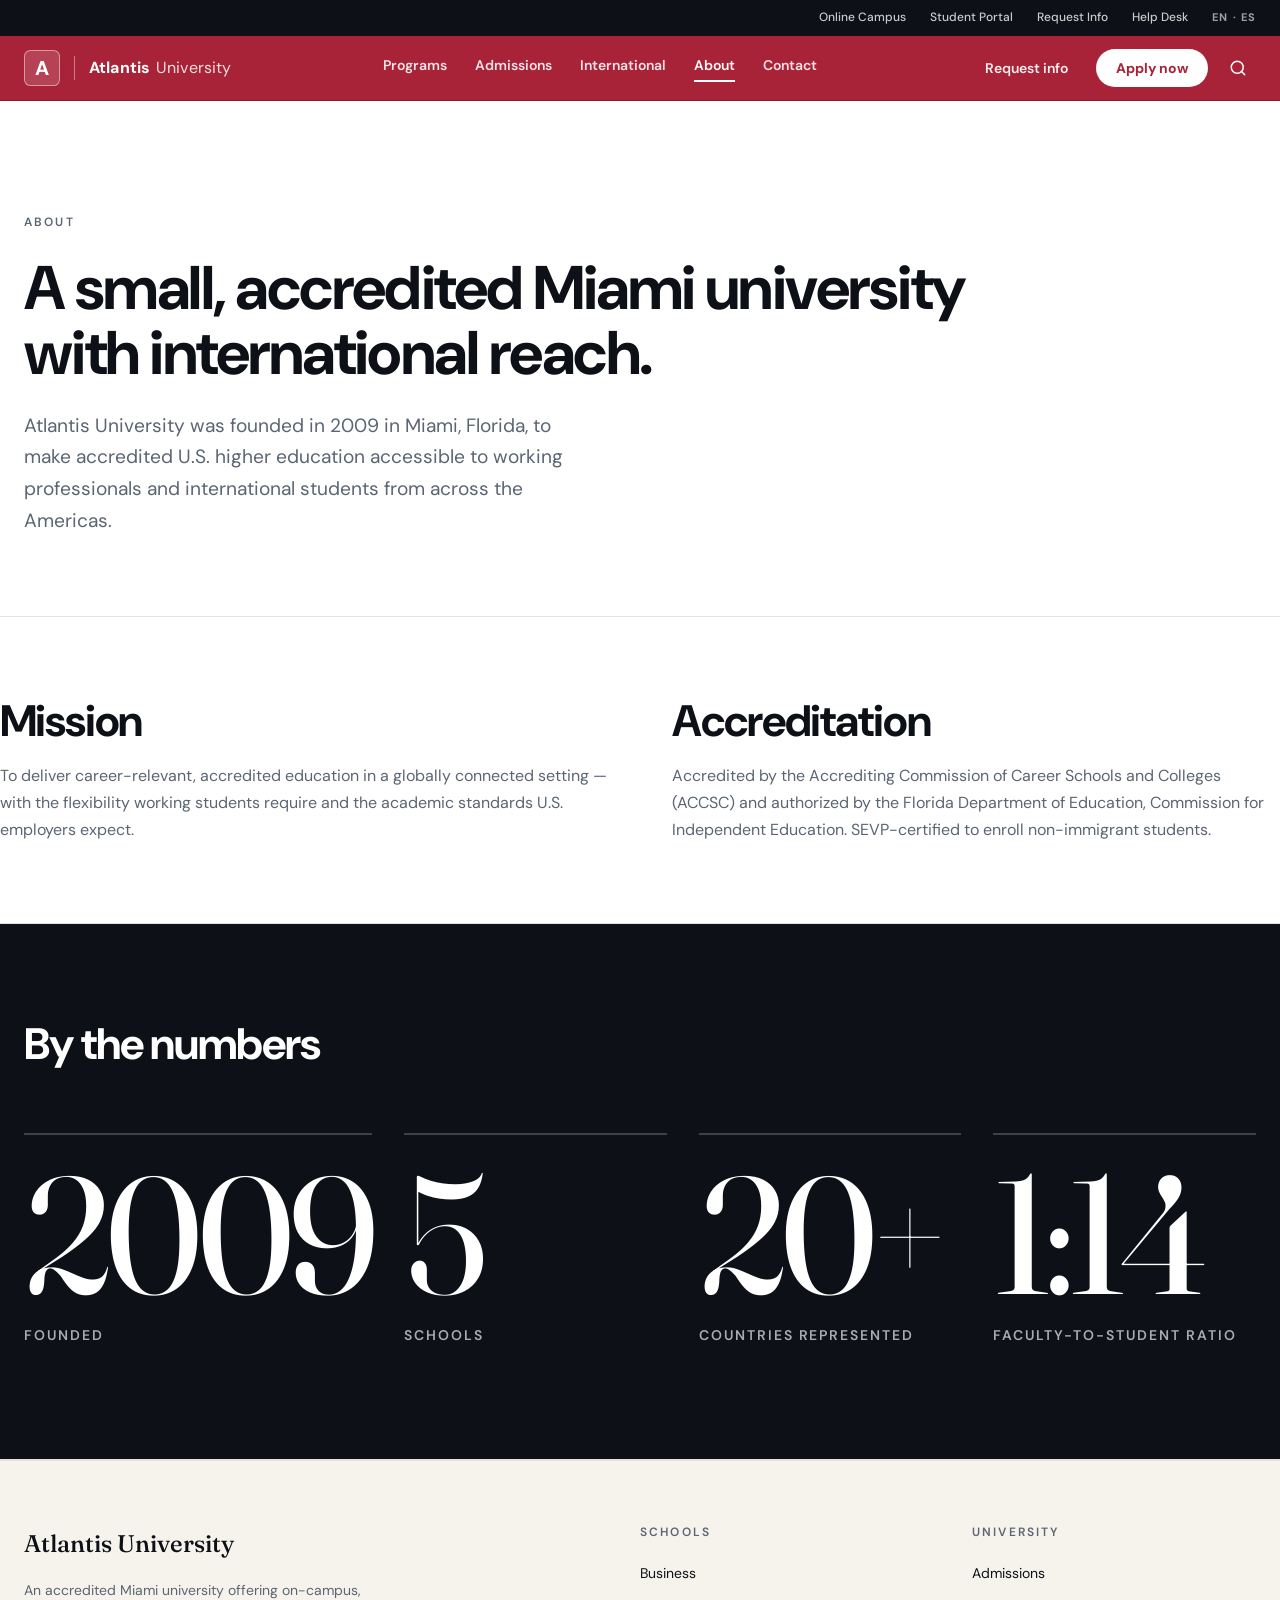
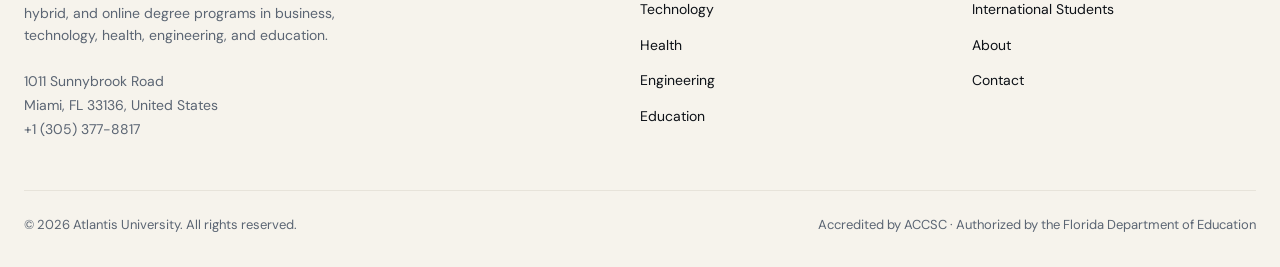
==== commit 5ebea852: "Tone down: smaller H1 + less intense red - --fs-h1: clamp(2.25rem, 1.25rem + 3.25vw, 4.5rem) — caps " ====
--- a/about.html
+++ b/about.html
@@ -31,7 +31,7 @@
   <link rel="preconnect" href="https://fonts.googleapis.com" />
   <link rel="preconnect" href="https://fonts.gstatic.com" crossorigin />
   <link href="https://fonts.googleapis.com/css2?family=DM+Sans:opsz,wght@9..40,400;9..40,500;9..40,600;9..40,700&family=Fraunces:opsz,wght@9..144,400;9..144,500;9..144,600&display=swap" rel="stylesheet" />
-  <link rel="stylesheet" href="assets/shared.css?v=4" />
+  <link rel="stylesheet" href="assets/shared.css?v=5" />
 
   <style>
     .mission-grid { display: grid; gap: 3rem; padding: 5rem 0; border-bottom: 1px solid var(--color-border); }
--- a/assets/shared.css
+++ b/assets/shared.css
@@ -19,8 +19,8 @@
   --color-border-strong: #0d1117;
 
   /* AU brand color (used for primary CTAs and brand accents) */
-  --color-brand: #d62836;
-  --color-brand-hover: #b81f2b;
+  --color-brand: #a92338;
+  --color-brand-hover: #871b2c;
 
   /* School accent colors */
   --school-business: #b0223a;
@@ -37,7 +37,7 @@
   --radius-pill: 9999px;
 
   /* Type scale (fluid) */
-  --fs-h1: clamp(3rem, 1.5rem + 6vw, 7.5rem);
+  --fs-h1: clamp(2.25rem, 1.25rem + 3.25vw, 4.5rem);
   --fs-h2: clamp(1.875rem, 1.25rem + 2vw, 2.75rem);
   --fs-h3: clamp(1.25rem, 1rem + 0.5vw, 1.5rem);
   --fs-lead: clamp(1.0625rem, 1rem + 0.25vw, 1.25rem);
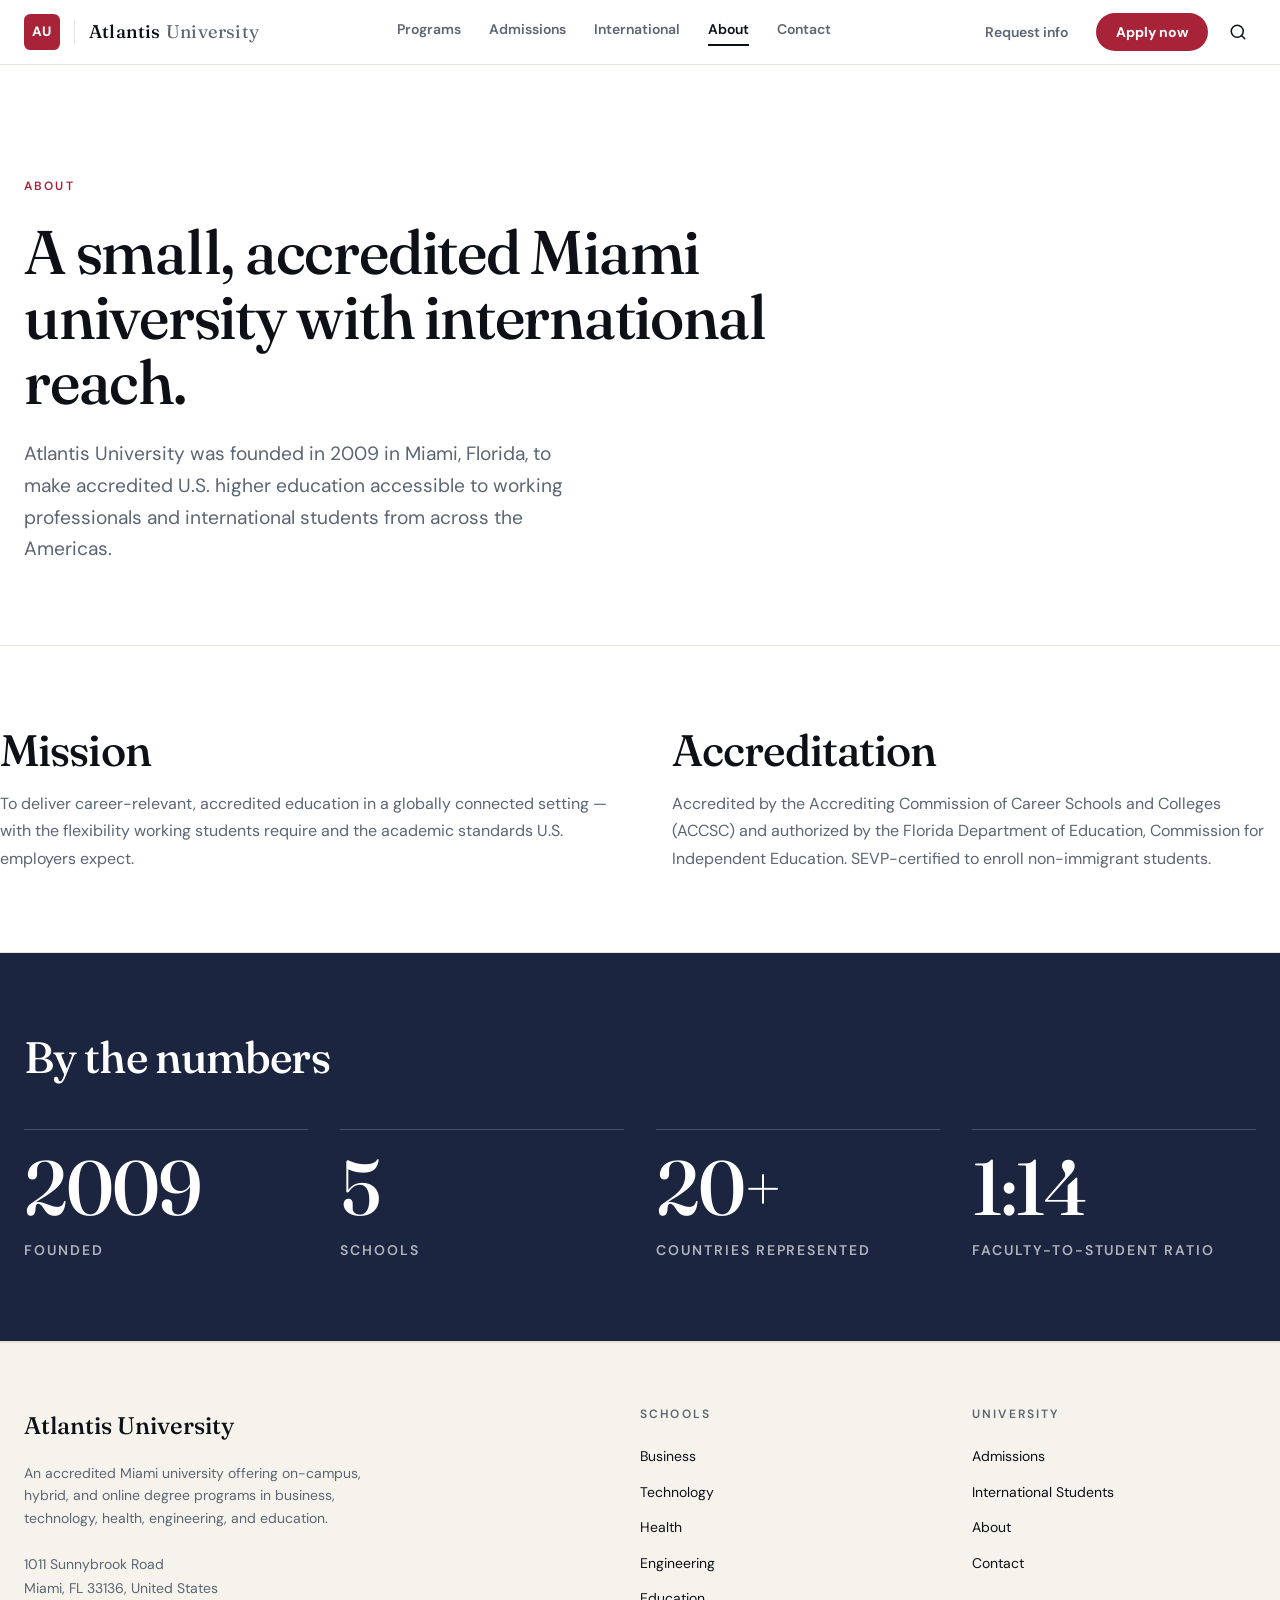
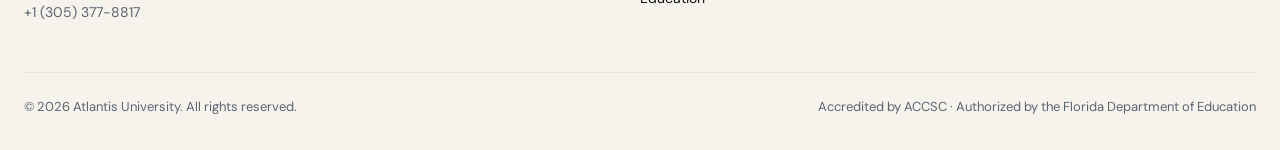
==== commit 86d63e4e: "Clean look pass: white header, serif headlines, red eyebrows (match reference) After reference scree" ====
--- a/about.html
+++ b/about.html
@@ -31,7 +31,7 @@
   <link rel="preconnect" href="https://fonts.googleapis.com" />
   <link rel="preconnect" href="https://fonts.gstatic.com" crossorigin />
   <link href="https://fonts.googleapis.com/css2?family=DM+Sans:opsz,wght@9..40,400;9..40,500;9..40,600;9..40,700&family=Fraunces:opsz,wght@9..144,400;9..144,500;9..144,600&display=swap" rel="stylesheet" />
-  <link rel="stylesheet" href="assets/shared.css?v=5" />
+  <link rel="stylesheet" href="assets/shared.css?v=6" />
 
   <style>
     .mission-grid { display: grid; gap: 3rem; padding: 5rem 0; border-bottom: 1px solid var(--color-border); }
@@ -39,21 +39,21 @@
     .mission-grid h2 { margin-bottom: 1rem; }
     .mission-grid p { color: var(--color-muted-foreground); line-height: 1.7; }
 
-    .stats { background: var(--color-foreground); color: var(--color-background); padding: 6rem 0 7rem; border-bottom: 1px solid var(--color-border); }
-    .stats h2 { margin-bottom: 4rem; color: #fff; }
-    .stats__grid { display: grid; gap: 3rem 2rem; }
+    .stats { background: #1c2540; color: var(--color-background); padding: 5rem 0; border-bottom: 1px solid var(--color-border); }
+    .stats h2 { margin-bottom: 3rem; color: #fff; }
+    .stats__grid { display: grid; gap: 2.5rem 2rem; }
     @media (min-width: 480px) { .stats__grid { grid-template-columns: repeat(2, 1fr); } }
-    @media (min-width: 768px) { .stats__grid { grid-template-columns: repeat(4, 1fr); gap: 4rem 2rem; } }
-    .stat { border-top: 2px solid rgba(255,255,255,0.2); padding-top: 1.5rem; }
-    .stat__num { font-family: var(--font-display); font-size: clamp(4.5rem, 13vw, 11rem); font-weight: 400; line-height: 0.9; letter-spacing: -0.04em; color: #fff; }
-    .stat__label { margin-top: 1rem; font-size: var(--fs-small); color: rgba(255,255,255,0.65); text-transform: uppercase; letter-spacing: 0.14em; font-weight: 600; }
+    @media (min-width: 768px) { .stats__grid { grid-template-columns: repeat(4, 1fr); gap: 3rem 2rem; } }
+    .stat { border-top: 1px solid rgba(255,255,255,0.18); padding-top: 1.25rem; }
+    .stat__num { font-family: var(--font-display); font-size: clamp(3rem, 6vw, 5rem); font-weight: 500; line-height: 1; letter-spacing: -0.025em; color: #fff; }
+    .stat__label { margin-top: 0.75rem; font-size: var(--fs-small); color: rgba(255,255,255,0.65); text-transform: uppercase; letter-spacing: 0.14em; font-weight: 600; }
   </style>
 </head>
 
 <body>
   <div class="utility-bar" role="complementary" aria-label="Utility menu"><div class="container utility-bar__inner"><a href="#" class="utility-bar__link">Online Campus</a><a href="#" class="utility-bar__link">Student Portal</a><a href="admissions.html#request-info" class="utility-bar__link">Request Info</a><a href="#" class="utility-bar__link">Help Desk</a><span class="utility-bar__lang">EN · ES</span></div></div><header class="site-header" role="banner">
     <div class="container site-header__inner">
-      <a href="index.html" class="site-header__brand" aria-label="Atlantis University home"><span class="site-header__mark" aria-hidden="true">A</span><span class="site-header__brand-divider" aria-hidden="true"></span><span class="site-header__wordmark">Atlantis<em>University</em></span></a>
+      <a href="index.html" class="site-header__brand" aria-label="Atlantis University home"><span class="site-header__mark" aria-hidden="true">AU</span><span class="site-header__brand-divider" aria-hidden="true"></span><span class="site-header__wordmark">Atlantis<em>University</em></span></a>
       <nav class="site-header__nav" aria-label="Primary">
         <a href="programs.html">Programs</a>
         <a href="admissions.html">Admissions</a>
--- a/assets/shared.css
+++ b/assets/shared.css
@@ -539,3 +539,60 @@
   .hero__decoration { top: -3rem; right: 4rem; }
 }
 .hero--photo .container { position: relative; z-index: 1; }
+
+/* ==========================================================================
+   CLEAN LOOK OVERRIDES — based on reference design
+   White header (not red), serif headlines, red eyebrows, hide utility/decor
+   ========================================================================== */
+
+/* Headlines back to serif (Fraunces) */
+h1, h2, h3, h4 {
+  font-family: var(--font-display);
+  font-weight: 500;
+  letter-spacing: -0.02em;
+}
+
+/* Eyebrow accents in brand red (was muted gray) */
+.eyebrow { color: var(--color-brand); }
+
+/* Site header: white background, dark nav, red CTA only */
+.site-header {
+  background: rgba(255,255,255,0.96);
+  backdrop-filter: blur(12px);
+  -webkit-backdrop-filter: blur(12px);
+  border-bottom: 1px solid var(--color-border);
+  color: var(--color-foreground);
+}
+.site-header__brand { color: var(--color-foreground); }
+.site-header__mark {
+  background: var(--color-brand); color: #fff;
+  border: none;
+  font-size: 0.85rem; letter-spacing: 0.04em;
+}
+.site-header__brand-divider { background: var(--color-border); }
+.site-header__wordmark { color: var(--color-foreground); font-family: var(--font-display); font-weight: 500; font-size: 1.15rem; }
+.site-header__wordmark em { color: var(--color-muted-foreground); font-weight: 400; }
+.site-header__nav a { color: var(--color-muted-foreground); border-bottom-color: transparent; }
+.site-header__nav a:hover, .site-header__nav a[aria-current="page"] { color: var(--color-foreground); border-bottom-color: var(--color-foreground); }
+.site-header__request { color: var(--color-muted-foreground); }
+.site-header__request:hover { background: var(--color-sand); color: var(--color-foreground); }
+.site-header__apply { background: var(--color-brand); color: #fff; }
+.site-header__apply:hover { background: var(--color-brand-hover); }
+.site-header__search { color: var(--color-foreground); }
+.site-header__search:hover { background: var(--color-sand); }
+
+/* Hide utility bar and hero decoration to match the cleaner reference */
+.utility-bar { display: none; }
+.utility-bar + .site-header { top: 0; }
+.hero__decoration { display: none; }
+
+/* Lighter hero overlay so photo shows through more (reference is less heavy) */
+.hero--photo::before {
+  background: linear-gradient(180deg, rgba(13,17,23,0.45), rgba(13,17,23,0.65) 55%, rgba(13,17,23,0.85));
+}
+
+/* Cards on subtle sand/cream background (was bare white) */
+.card, .pcard { background: var(--color-sand); }
+
+/* Dark sections use deep navy instead of pure black (reference is navy) */
+.finalcta { background: #1c2540; }
